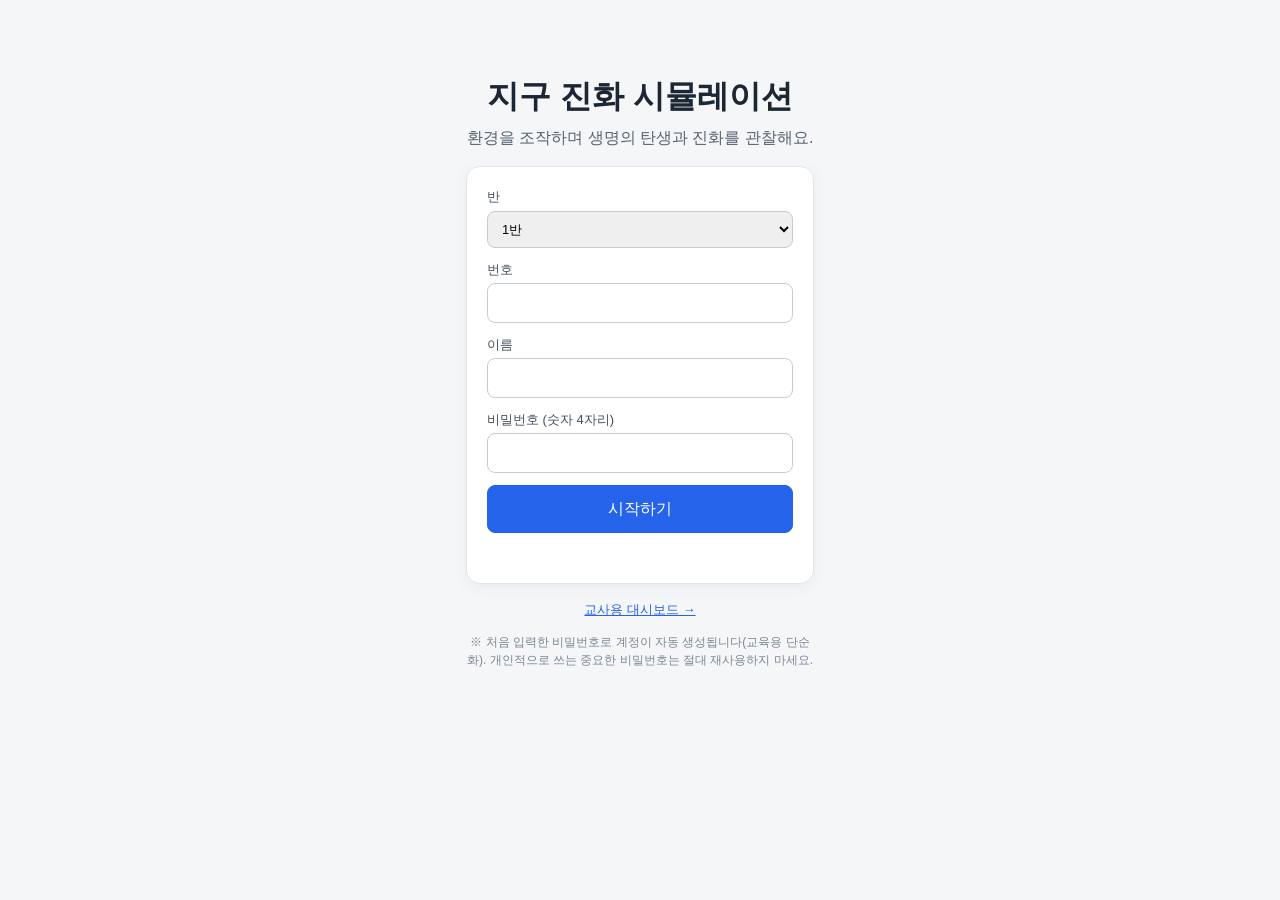
==== student.html @ 74429cf3 "Add files via upload" ====
<!doctype html>
<html lang="ko">
<head>
  <meta charset="utf-8">
  <meta name="viewport" content="width=device-width, initial-scale=1">
  <title>지구 진화 시뮬레이션 · 학생</title>
  <link rel="stylesheet" href="css/style.css">
</head>
<body data-page="student">
  <header class="topbar">
    <div class="tb-left">
      <strong id="stuName">학생</strong>
      <span id="eraBadge" class="badge">시대</span>
      <span id="turnInfo">턴 0</span>
    </div>
    <div class="tb-right">
      <div class="totalScore"><span id="totalScore">0</span><small>/100</small></div>
      <button id="btnPause" type="button">일시정지</button>
      <button id="btnSave" type="button">저장</button>
      <span id="saveStatus" class="save-status">-</span>
      <a href="index.html" class="logout">나가기</a>
    </div>
  </header>

  <main class="grid">
    <section class="panel">
      <h2>환경</h2>
      <div id="envList"></div>
      <div id="moodBox" class="mood"></div>
    </section>

    <section class="panel">
      <h2>생물</h2>
      <div id="speciesList" class="species-grid"></div>
    </section>

    <section class="panel">
      <h2>행동</h2>
      <div id="actions" class="actions"></div>
      <p class="hint">버튼을 누르면 상태가 바뀌고, 몇 턴 동안 쿨다운이 걸립니다.</p>
    </section>

    <section class="panel">
      <h2>점수</h2>
      <div id="scoreList"></div>
      <h3>이번 턴 점수 변화</h3>
      <ul id="reasons" class="reasons"></ul>
    </section>

    <section class="panel">
      <h2>퀘스트</h2>
      <ul id="questList" class="quests"></ul>
    </section>

    <section class="panel">
      <h2>이벤트 로그</h2>
      <ul id="logList" class="log"></ul>
    </section>
  </main>

  <div id="toast" class="toast" hidden></div>

  <script src="js/config.js"></script>
  <script src="js/sim.js"></script>
  <script src="js/api.js"></script>
  <script src="js/ui.js"></script>
  <script src="js/main.js"></script>
</body>
</html>
---- css/style.css ----
/* =====================================================================
 * style.css  —  세 화면(로그인 / 학생 / 교사) 공용 스타일
 * 순수 CSS만 사용. 반응형: 좁은 화면에서 1열로 접힘.
 * ===================================================================== */
* { box-sizing: border-box; }
body {
  margin: 0;
  font-family: "Pretendard", -apple-system, BlinkMacSystemFont, "Malgun Gothic", sans-serif;
  background: #f4f6f8;
  color: #1c2733;
  line-height: 1.5;
}
h1, h2, h3 { margin: 0 0 10px; }
h2 { font-size: 17px; }
h3 { font-size: 14px; color: #55636f; }
button {
  font: inherit;
  cursor: pointer;
  border: 1px solid #c3ccd6;
  background: #fff;
  border-radius: 8px;
  padding: 8px 12px;
}
button:hover { background: #eef2f6; }
button:disabled { opacity: .45; cursor: not-allowed; }
a { color: #2563eb; }

/* ---------- 로그인 / 게이트 ---------- */
.login-wrap {
  max-width: 380px;
  margin: 8vh auto;
  padding: 0 16px;
  text-align: center;
}
.login-wrap .sub { color: #55636f; margin-top: -4px; }
.card {
  background: #fff;
  border: 1px solid #e1e6ec;
  border-radius: 14px;
  padding: 20px;
  text-align: left;
  display: flex;
  flex-direction: column;
  gap: 12px;
  box-shadow: 0 4px 16px rgba(0,0,0,.05);
}
.card label { display: flex; flex-direction: column; font-size: 13px; gap: 4px; color: #44515d; }
.card input, .card select {
  font: inherit;
  padding: 9px 10px;
  border: 1px solid #c3ccd6;
  border-radius: 8px;
}
.card button { background: #2563eb; color: #fff; border-color: #2563eb; padding: 11px; }
.card button:hover { background: #1d4fd7; }
.msg { color: #c0392b; font-size: 13px; min-height: 18px; margin: 0; }
.note { color: #7a8794; font-size: 12px; margin-top: 14px; }
.teacher-link { margin-top: 16px; font-size: 13px; }

/* ---------- 상단바 ---------- */
.topbar {
  display: flex;
  justify-content: space-between;
  align-items: center;
  flex-wrap: wrap;
  gap: 8px;
  background: #10243b;
  color: #fff;
  padding: 10px 16px;
}
.topbar .tb-left { display: flex; align-items: center; gap: 10px; flex-wrap: wrap; }
.topbar .tb-right { display: flex; align-items: center; gap: 8px; flex-wrap: wrap; }
.topbar button { background: #24405f; color: #fff; border-color: #35557a; }
.topbar button:hover { background: #2f527a; }
.topbar .badge {
  background: #2f9e6e;
  padding: 2px 10px;
  border-radius: 999px;
  font-size: 13px;
}
.topbar .logout { color: #9cc4ff; font-size: 13px; }
.totalScore { font-size: 26px; font-weight: 700; }
.totalScore small { font-size: 13px; font-weight: 400; color: #9db4cc; }
.save-status { font-size: 12px; color: #9db4cc; }

/* ---------- 메인 그리드 ---------- */
.grid {
  display: grid;
  grid-template-columns: repeat(2, 1fr);
  gap: 14px;
  padding: 14px;
  max-width: 1100px;
  margin: 0 auto;
}
.panel {
  background: #fff;
  border: 1px solid #e1e6ec;
  border-radius: 12px;
  padding: 14px;
}
.hint { color: #7a8794; font-size: 12px; margin: 8px 0 0; }

/* ---------- 환경 게이지 ---------- */
.env-row, .score-row {
  display: grid;
  grid-template-columns: 96px 1fr 74px;
  align-items: center;
  gap: 8px;
  margin: 6px 0;
  font-size: 13px;
}
.env-name, .s-name { color: #44515d; }
.env-val, .s-val { text-align: right; font-variant-numeric: tabular-nums; }
.bar {
  background: #e9edf1;
  border-radius: 999px;
  height: 12px;
  overflow: hidden;
}
.bar.sm { height: 8px; }
.bar-fill {
  height: 100%;
  background: #4b7bec;
  border-radius: 999px;
  transition: width .5s ease;
}
.bar-fill.ok { background: #2f9e6e; }
.bar-fill.warn { background: #e59a3c; }

/* ---------- 분위기 배경 ---------- */
.mood {
  margin-top: 12px;
  height: 90px;
  border-radius: 10px;
  display: flex;
  align-items: flex-end;
  padding: 8px 10px;
  color: #10243b;
  font-size: 12px;
  background: linear-gradient(180deg, #bfe3ff, #a8d5b5);
  transition: background 1s ease;
}

/* ---------- 생물 카드 ---------- */
.species-grid {
  display: grid;
  grid-template-columns: repeat(2, 1fr);
  gap: 8px;
}
.sp-card {
  border: 1px solid #e6eaef;
  border-radius: 9px;
  padding: 8px 10px;
}
.sp-top { display: flex; justify-content: space-between; align-items: center; font-size: 13px; }
.sp-pop { font-size: 18px; font-weight: 700; font-variant-numeric: tabular-nums; }
.tag { font-size: 11px; padding: 1px 7px; border-radius: 999px; }
.st-none { background: #eceff2; color: #7a8794; }
.st-ext  { background: #f3d6d3; color: #b23b2e; }
.st-risk { background: #f7e2c4; color: #a9701f; }
.st-ok   { background: #d8ecdd; color: #2f7a52; }
.st-boom { background: #cfe3ff; color: #1f5bb5; }

/* ---------- 행동 버튼 ---------- */
.actions { display: flex; flex-wrap: wrap; gap: 8px; }
.actions button { background: #eef4ff; border-color: #b9cff0; }
.actions button:hover:not(:disabled) { background: #dfeafd; }

/* ---------- 점수 사유 / 퀘스트 / 로그 ---------- */
.reasons, .quests, .log { list-style: none; margin: 6px 0 0; padding: 0; font-size: 13px; }
.reasons li { padding: 2px 0; color: #44515d; }
.quests li { padding: 4px 0; border-bottom: 1px dashed #e6eaef; }
.quests li.q-done { color: #2f7a52; }
.log { max-height: 220px; overflow-y: auto; }
.log li { padding: 3px 0; border-bottom: 1px solid #f0f2f5; }
.log .lt { color: #9aa6b2; margin-right: 6px; font-variant-numeric: tabular-nums; }

/* ---------- 토스트 ---------- */
.toast {
  position: fixed;
  left: 50%;
  bottom: 24px;
  transform: translateX(-50%);
  background: #10243b;
  color: #fff;
  padding: 10px 18px;
  border-radius: 999px;
  font-size: 13px;
  z-index: 50;
}

/* ---------- 교사 테이블 ---------- */
.table-wrap { overflow-x: auto; }
table { border-collapse: collapse; width: 100%; font-size: 13px; }
th, td { border: 1px solid #e1e6ec; padding: 6px 8px; text-align: center; white-space: nowrap; }
th { background: #eef2f6; }
tbody tr { cursor: pointer; }
tbody tr:hover { background: #f0f6ff; }
.evt-item { display: inline-flex; gap: 4px; align-items: center; }
.evt-item select { font: inherit; padding: 6px; border-radius: 8px; border: 1px solid #c3ccd6; }
.auto { font-size: 12px; color: #9db4cc; display: inline-flex; gap: 4px; align-items: center; }
#btnLoginToggle.on  { background: #2f9e6e; border-color: #2f9e6e; color: #fff; }
#btnLoginToggle.off { background: #c0392b; border-color: #c0392b; color: #fff; }
#dash > .panel, #dash > .topbar { max-width: 1100px; margin: 0 auto; }
#dash > .panel { margin-top: 14px; }
.kv { display: grid; grid-template-columns: 120px 1fr; gap: 4px 10px; font-size: 13px; }
.kv div:nth-child(odd) { color: #55636f; }

/* ---------- 반응형 ---------- */
@media (max-width: 720px) {
  .grid { grid-template-columns: 1fr; }
  .species-grid { grid-template-columns: 1fr 1fr; }
}
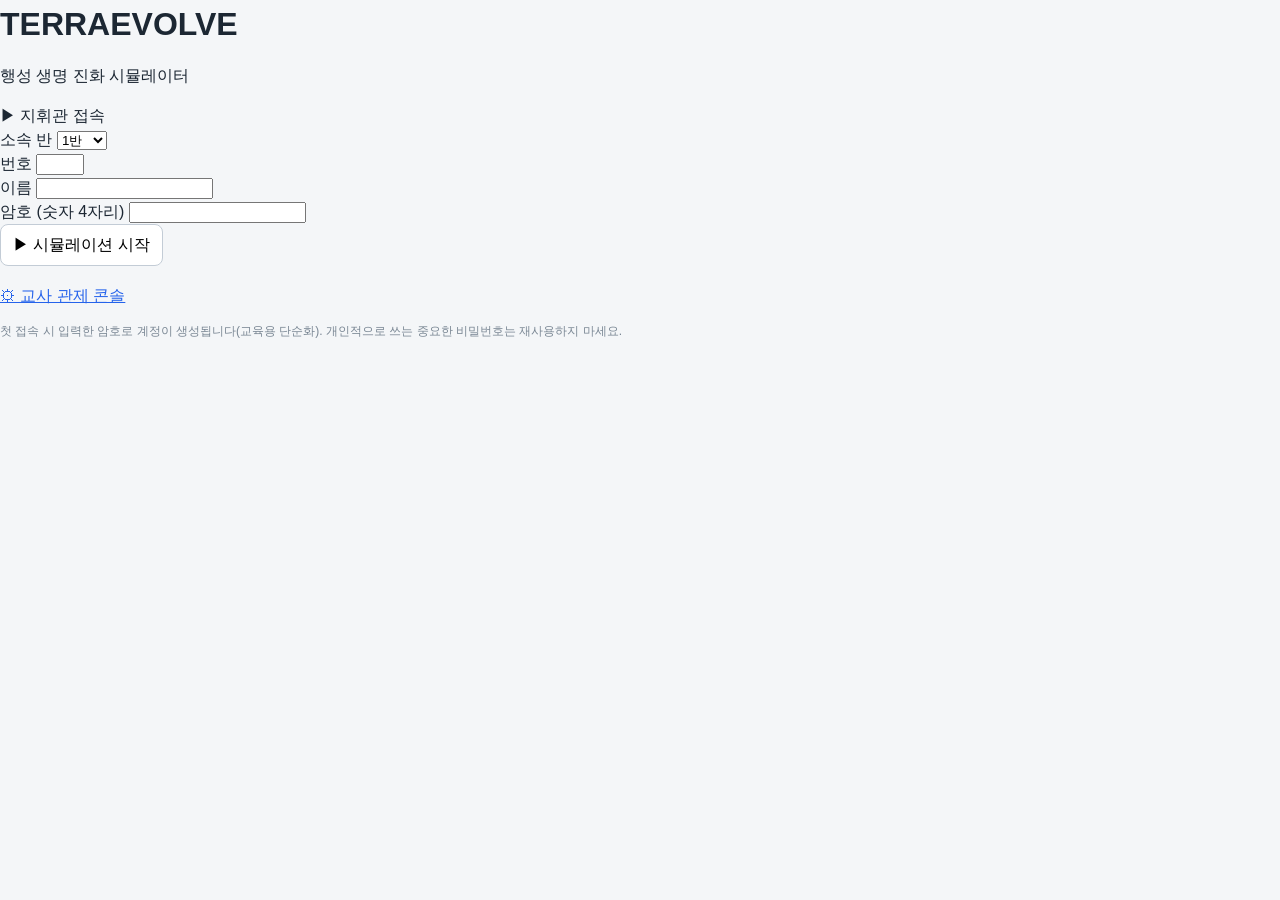
==== commit e2bd31e7: "Add files via upload" ====
--- a/student.html
+++ b/student.html
@@ -3,60 +3,103 @@
 <head>
   <meta charset="utf-8">
   <meta name="viewport" content="width=device-width, initial-scale=1">
-  <title>지구 진화 시뮬레이션 · 학생</title>
+  <title>TERRAEVOLVE · 플레이</title>
   <link rel="stylesheet" href="css/style.css">
 </head>
 <body data-page="student">
-  <header class="topbar">
-    <div class="tb-left">
-      <strong id="stuName">학생</strong>
-      <span id="eraBadge" class="badge">시대</span>
-      <span id="turnInfo">턴 0</span>
-    </div>
-    <div class="tb-right">
-      <div class="totalScore"><span id="totalScore">0</span><small>/100</small></div>
-      <button id="btnPause" type="button">일시정지</button>
-      <button id="btnSave" type="button">저장</button>
-      <span id="saveStatus" class="save-status">-</span>
-      <a href="index.html" class="logout">나가기</a>
-    </div>
-  </header>
+  <div class="game-shell">
 
-  <main class="grid">
-    <section class="panel">
-      <h2>환경</h2>
-      <div id="envList"></div>
-      <div id="moodBox" class="mood"></div>
-    </section>
+    <!-- 상단 HUD -->
+    <header class="hud-top">
+      <div class="hud-brand">
+        <span class="logo-mark">◐</span>
+        <span class="logo-text">TERRA<b>EVOLVE</b></span>
+      </div>
+      <div class="hud-meta">
+        <span class="chip era" id="eraBadge">시대</span>
+        <span class="chip" id="turnInfo">턴 0</span>
+        <span class="chip ghost" id="stuName">학생</span>
+      </div>
+      <div class="hud-score">
+        <div class="score-big" id="scoreBig"><span id="totalScore">0</span><i>/100</i></div>
+        <div class="hud-actions">
+          <button id="btnPause" class="btn-mini" type="button">일시정지</button>
+          <button id="btnSave" class="btn-mini" type="button">저장</button>
+          <a href="index.html" class="btn-mini link">나가기</a>
+        </div>
+        <div class="save-status" id="saveStatus">-</div>
+      </div>
+    </header>
 
-    <section class="panel">
-      <h2>생물</h2>
-      <div id="speciesList" class="species-grid"></div>
-    </section>
+    <!-- 탭 -->
+    <nav class="tab-bar" id="tabBar">
+      <button class="tab is-active" data-tab="planet" type="button">행성</button>
+      <button class="tab" data-tab="env" type="button">환경</button>
+      <button class="tab" data-tab="bio" type="button">생물</button>
+      <button class="tab" data-tab="score" type="button">점수</button>
+      <button class="tab" data-tab="quest" type="button">퀘스트</button>
+      <button class="tab" data-tab="log" type="button">로그</button>
+    </nav>
 
-    <section class="panel">
-      <h2>행동</h2>
-      <div id="actions" class="actions"></div>
-      <p class="hint">버튼을 누르면 상태가 바뀌고, 몇 턴 동안 쿨다운이 걸립니다.</p>
-    </section>
+    <!-- 화면 -->
+    <main class="stage">
+      <section class="view is-active" data-view="planet">
+        <div class="planet-scene" id="planetScene">
+          <div class="scene-sky"></div>
+          <div class="scene-sea"></div>
+          <div class="scene-land"></div>
+          <div class="scene-life" id="sceneLife"></div>
+          <p class="scene-caption" id="sceneCaption"></p>
+        </div>
+        <div class="planet-readout" id="planetReadout"></div>
+      </section>
 
-    <section class="panel">
-      <h2>점수</h2>
-      <div id="scoreList"></div>
-      <h3>이번 턴 점수 변화</h3>
-      <ul id="reasons" class="reasons"></ul>
-    </section>
+      <section class="view" data-view="env">
+        <div class="panel">
+          <h2>환경 지표</h2>
+          <div id="envList" class="gauge-list"></div>
+          <p class="hint">막대의 빗금 구간이 생물에게 안정적인 범위입니다. 화살표는 지난 턴 대비 변화 방향.</p>
+        </div>
+      </section>
 
-    <section class="panel">
-      <h2>퀘스트</h2>
-      <ul id="questList" class="quests"></ul>
-    </section>
+      <section class="view" data-view="bio">
+        <div class="panel">
+          <h2>생물 현황</h2>
+          <div id="speciesList" class="species-grid"></div>
+          <p class="hint">개체수가 늘고 시대가 진행되면 생김새가 단계적으로 변합니다(교육용으로 단순화한 진화 표현).</p>
+        </div>
+      </section>
 
-    <section class="panel">
-      <h2>이벤트 로그</h2>
-      <ul id="logList" class="log"></ul>
-    </section>
-  </main>
+      <section class="view" data-view="score">
+        <div class="panel">
+          <h2>다양성 점수</h2>
+          <div id="scoreList"></div>
+          <h3>이번 턴 점수 변화</h3>
+          <ul id="reasons" class="reasons"></ul>
+        </div>
+      </section>
+
+      <section class="view" data-view="quest">
+        <div class="panel">
+          <h2>퀘스트</h2>
+          <ul id="questList" class="quests"></ul>
+        </div>
+      </section>
+
+      <section class="view" data-view="log">
+        <div class="panel console">
+          <h2>이벤트 로그</h2>
+          <ul id="logList" class="log"></ul>
+        </div>
+      </section>
+    </main>
+  </div>
+
+  <!-- 하단 행동 도크 -->
+  <footer class="action-dock">
+    <div class="dock-label">행동</div>
+    <div id="actions" class="actions"></div>
+  </footer>
 
   <div id="toast" class="toast" hidden></div>
 
